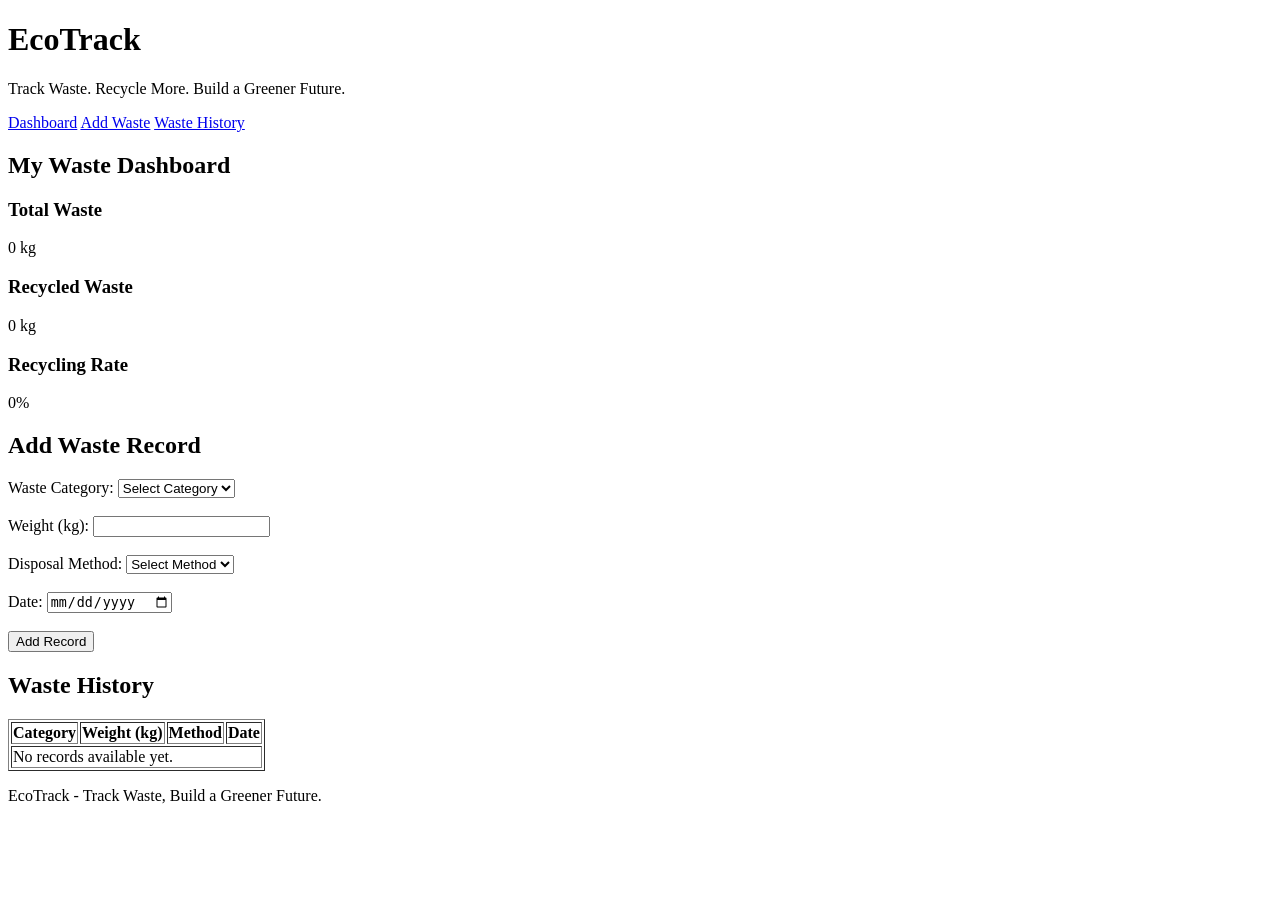
==== index.html @ 0eec6af2 "Build EcoTrack HTML5 structure" ====
<!doctype html>
<html lang="en">
  <head>
    <meta charset="UTF-8" />
    <meta name="viewport" content="width=device-width, initial-scale=1.0" />
    <title>EcoTrack | Smart Waste Management</title>
    <link rel="stylesheet" href="css/style.css" />
  </head>
  <body>
    <header>
      <h1>EcoTrack</h1>
      <p>Track Waste. Recycle More. Build a Greener Future.</p>

      <nav aria-level="Main navigation">
        <a href="#dashboard">Dashboard</a>
        <a href="#add-waste">Add Waste</a>
        <a href="#history">Waste History</a>
      </nav>
    </header>

    <main>
      <section id="dashboard">
        <h2>My Waste Dashboard</h2>

        <article>
          <h3>Total Waste</h3>
          <p id="totalwaste">0 kg</p>
        </article>

        <article>
          <h3>Recycled Waste</h3>
          <p id="recycledWaste">0 kg</p>
        </article>

        <article>
          <h3>Recycling Rate</h3>
          <p id="recyclingRate">0%</p>
        </article>
      </section>

      <section id="add-waste">
        <h2>Add Waste Record</h2>

        <form id="wasteForm">
          <label for="category">Waste Category:</label>
          <select id="category" name="category" required>
            <option value="">Select Category</option>
            <option value="Plastic">Plastic</option>
            <option value="Paper">Paper</option>
            <option value="Glass">Glass</option>
            <option value="Organic">Organic</option>
            <option value="Metal">Metal</option>
          </select>
          <br /><br />
          <label for="weight">Weight (kg):</label>
          <input
            type="number"
            id="weight"
            name="weight"
            min="0.01"
            step="0.01"
            required
          />

          <br /><br />

          <label for="method">Disposal Method:</label>
          <select id="method" name="method" required>
            <option value="">Select Method</option>
            <option value="Recycled">Recycled</option>
            <option value="Landfill">Landfill</option>
            <option value="Composted">Composted</option>
          </select>

          <br /><br />

          <label for="wasteDate">Date:</label>
          <input type="date" id="wasteDate" name="wasteDate" required />

          <br /><br />

          <button type="submit">Add Record</button>
        </form>
      </section>

      <section id="history">
        <h2>Waste History</h2>

        <table border="1">
          <thead>
            <tr>
              <th>Category</th>
              <th>Weight (kg)</th>
              <th>Method</th>
              <th>Date</th>
            </tr>
          </thead>

          <tbody id="wasteTableBody">
            <tr>
              <td colspan="4">No records available yet.</td>
            </tr>
          </tbody>
        </table>
      </section>
    </main>

    <footer>
      <p>EcoTrack - Track Waste, Build a Greener Future.</p>
    </footer>

    <script src="js/app.js"></script>
  </body>
</html>
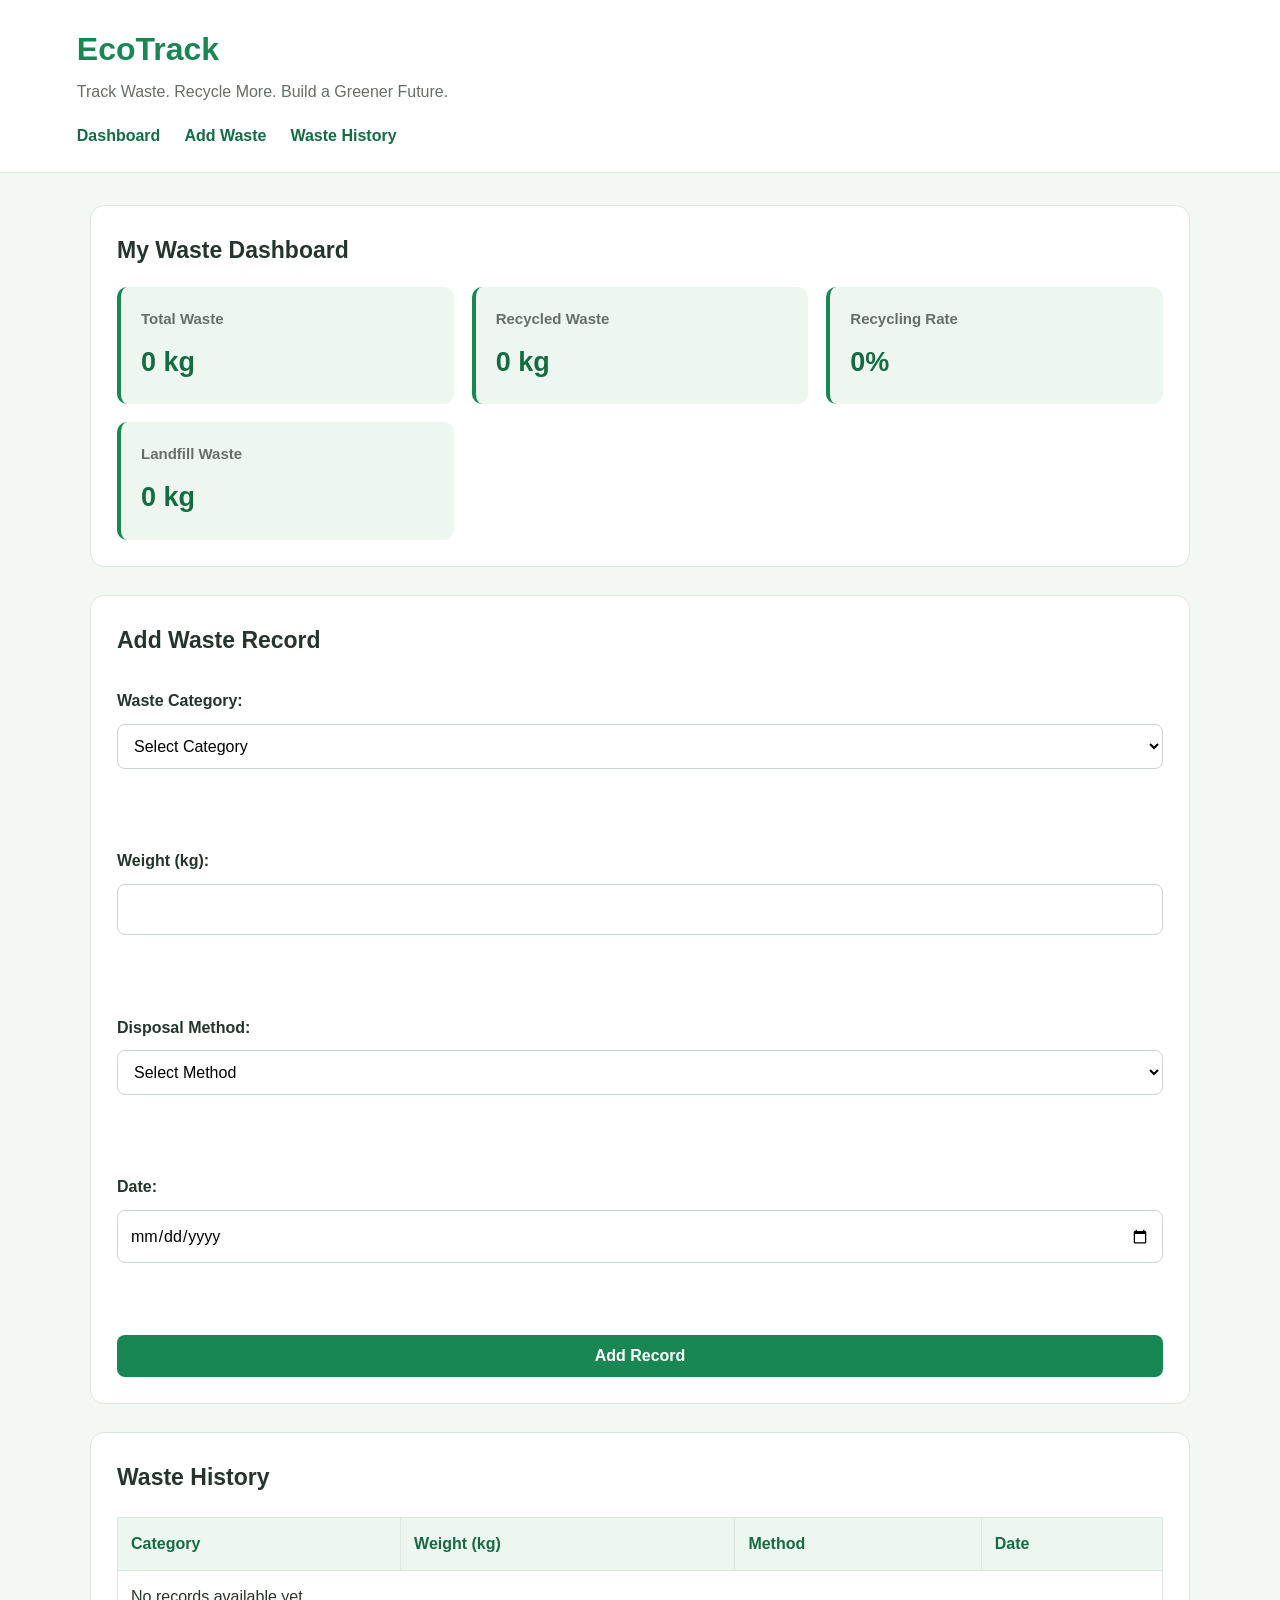
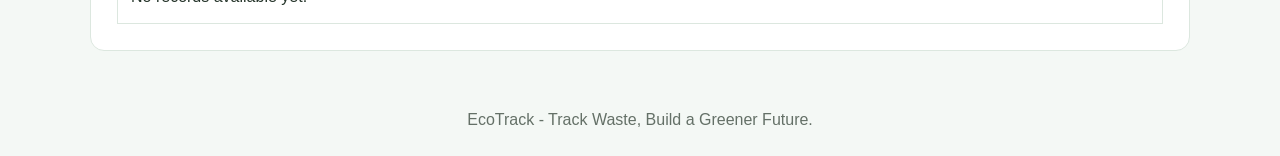
==== commit b4e212d6: "Style EcoTrack dashboard with responsive CSS" ====
--- a/index.html
+++ b/index.html
@@ -36,6 +36,11 @@
           <h3>Recycling Rate</h3>
           <p id="recyclingRate">0%</p>
         </article>
+
+        <article>
+          <h3>Landfill Waste</h3>
+          <p id="landfillWaste">0 kg</p>
+        </article>
       </section>
 
       <section id="add-waste">
@@ -50,6 +55,7 @@
             <option value="Glass">Glass</option>
             <option value="Organic">Organic</option>
             <option value="Metal">Metal</option>
+            <option value="E-Waste">E-Waste</option>
           </select>
           <br /><br />
           <label for="weight">Weight (kg):</label>
--- a/css/style.css
+++ b/css/style.css
@@ -0,0 +1,220 @@
+/* 1. Global Styles */
+* {
+    margin: 0;
+    padding: 0;
+    box-sizing: border-box;
+}
+
+:root {
+    --primary: #198754;
+    --primary-dark: #146c43;
+    --background: #f4f8f5;
+    --white: #ffffff;
+    --text: #26352b;
+    --muted: #647067;
+    --border: #dce7df;
+}
+
+body{
+
+    font-family: Arial,sans-serif;
+    background-color: var(--background);
+    color: var(--text);
+    line-height: 1.6;
+}
+
+/* 2. Header */
+header{
+    background-color: var(--white);
+    padding: 24px 6%;
+    border-bottom: 1px solid var(--border);
+}
+
+header h1{
+    color: var(--primary);
+    font-size: 32px;
+    margin-bottom: 4px;
+}
+
+header p{
+    color: var(--muted);
+}
+
+/* 3. Navigation */
+nav{
+    display: flex;
+    flex-wrap: wrap;
+    gap: 24px;
+    margin-top: 18px;
+}
+
+nav a{
+    color: var(--primary-dark);
+    text-decoration: none;
+    font-weight: bold;
+
+}
+
+nav a:hover {
+    color: var(--primary);
+    text-decoration: underline;
+}
+
+/* 4. Main Layout */
+main {
+    width: min(1100px,92%);
+    margin: 32px auto;
+}
+
+section{
+    background-color: var(--white);
+    padding: 26px;
+    margin-bottom: 28px;
+    border: 1px solid var(--border);
+    border-radius: 14px;
+    box-shadow: 0 4px 14pxrgba(30, 70, 40, 0.04);
+}
+
+section h2{
+    margin-bottom: 22px;
+    font-size: 23px;
+}
+
+/* 5. Dashboard Cards */
+#dashboard {
+    display: grid;
+    grid-template-columns: repeat(3, minmax(0, 1fr));
+    gap: 18px;
+}
+
+#dashboard h2 {
+    grid-column: 1 /-1;
+    margin-bottom: 0;
+}
+
+#dashboard article {
+    padding: 20px;
+    background-color: #edf7ef;
+    border-left: 4px solid var(--primary);
+    border-radius: 10px;
+}
+
+#dashboard article h3 {
+    font-size: 15px;
+    color: var(--muted);
+    margin-bottom: 10px;
+}
+
+#dashboard article p {
+    font-size: 27px;
+    font-weight: bold;
+    color: var(--primary-dark);
+}
+
+/* 6. Form */
+#wasteForm {
+    display: grid;
+    gap: 10px;
+}
+
+#wasteForm label {
+    font-weight: bold;
+    margin-top: 8px;
+}
+
+#wasteForm input,
+#wasteForm select {
+    width: 100%;
+    padding: 12px;
+    border: 1px solid #cbd8ce;
+    border-radius: 8px;
+    background-color: var(--white);
+    font: inherit;
+}
+
+#wasteForm input:focus,
+#wasteForm select:focus {
+    outline: 2px solid #8ac9a0;
+    border-color: var(--primary);
+}
+
+button{
+    background-color: var(--primary);
+    color: var(--white);
+    border: none;
+    padding: 12px 20px;
+    border-radius: 8px;
+    font-size: 16px;
+    font-weight: bold;
+    cursor: pointer;
+
+}
+
+button:hover {
+    background-color: var(--primary-dark);
+}
+
+/* 7. Waste History Table */
+#history {
+    overflow-x: auto;
+}
+
+table {
+    width: 100%;
+    border-collapse:collapse ;
+    background-color: var(--white);
+}
+
+th,td {
+    padding: 13px;
+    border: 1px solid var(--border);
+    text-align: left;
+}
+
+th{
+    background-color: #edf7ef;
+    color: var(--primary-dark);
+}
+
+tbody tr:hover {
+    background-color: #f5faf6;
+}
+
+/* 8. Footer */
+footer {
+    text-align: center;
+    padding: 24px;
+    color: var(--muted);
+}
+
+/* 9. Responsive Design */
+@media (max-width: 700px) {
+    header {
+        padding: 20px 5%;
+    }
+
+    header h1 {
+        font-size: 27px;
+    }
+
+    nav {
+        gap: 14px;
+    }
+
+    main {
+        width: 94%;
+        margin: 20px auto;
+    }
+
+    section {
+        padding: 18px;
+    }
+
+    #dashboard {
+        grid-template-columns: 1fr;
+    }
+
+    #dashboard h2 {
+        grid-column: auto;
+    }
+}
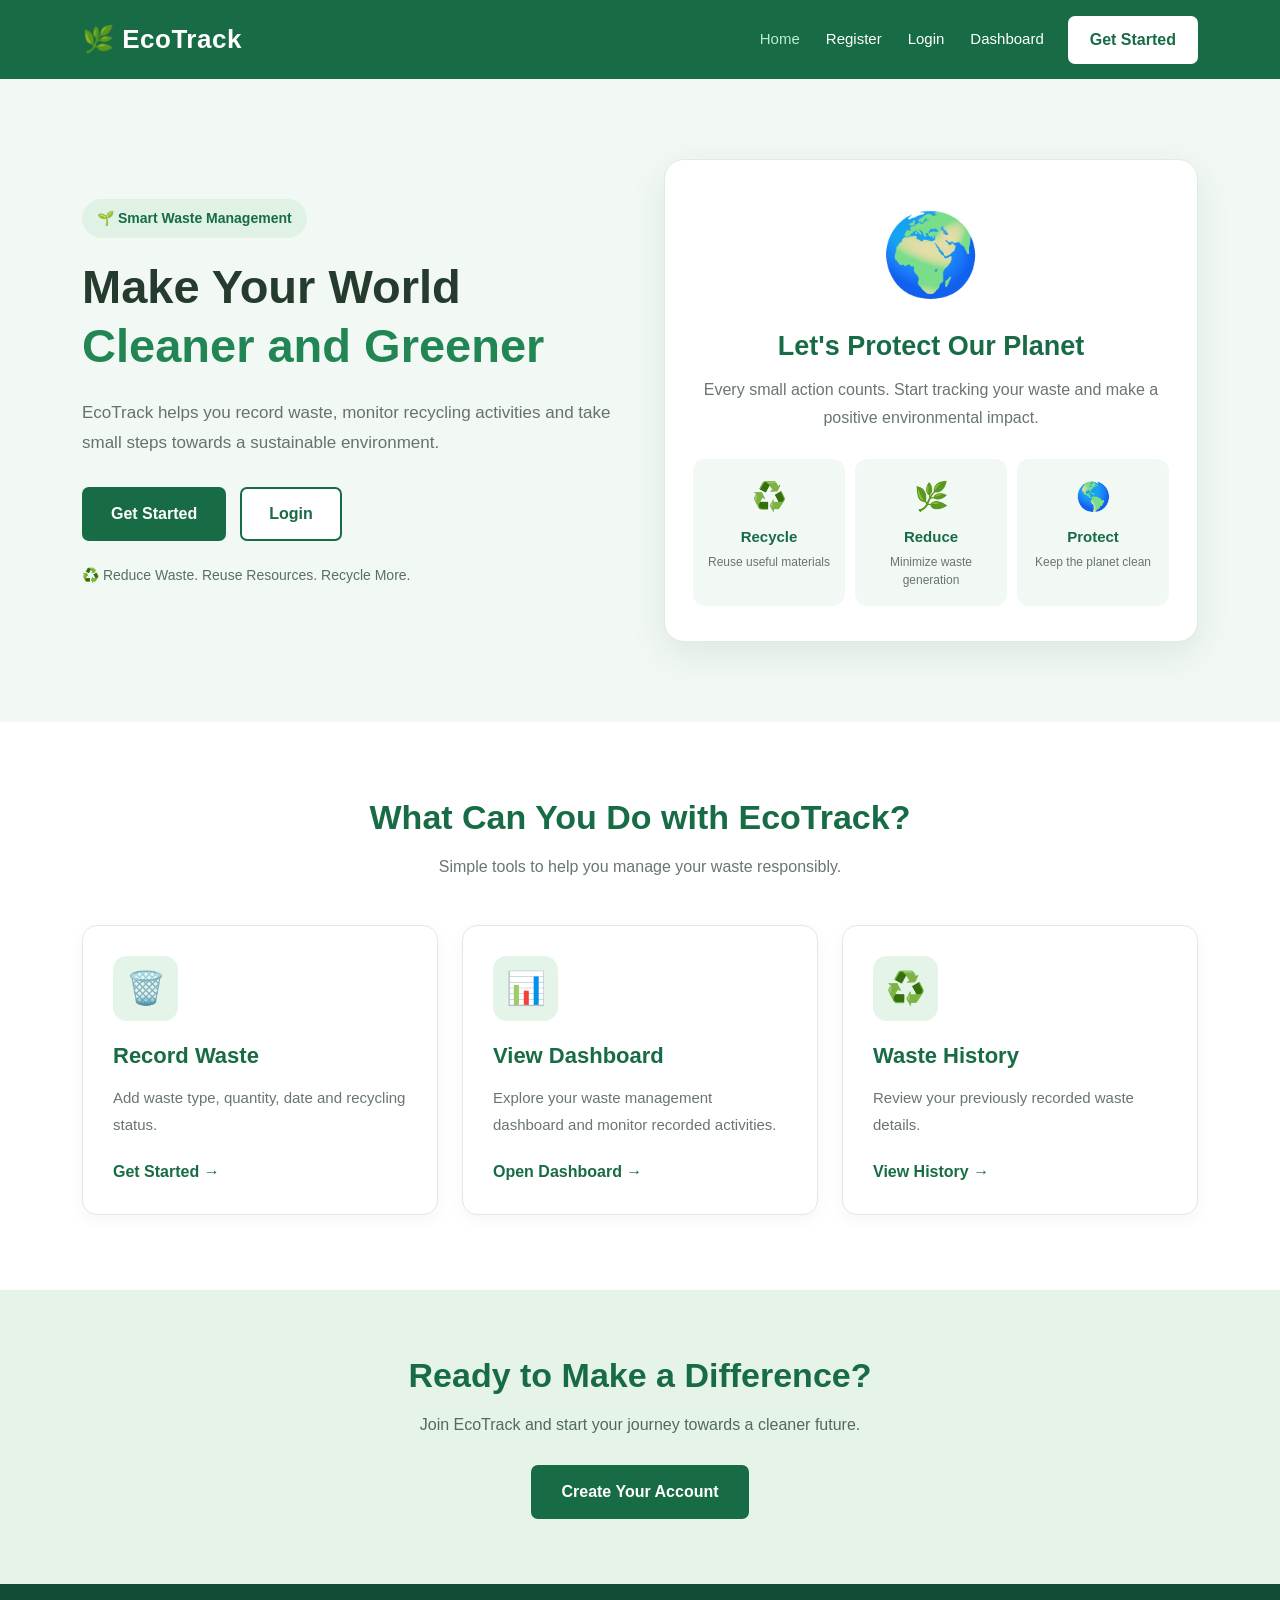
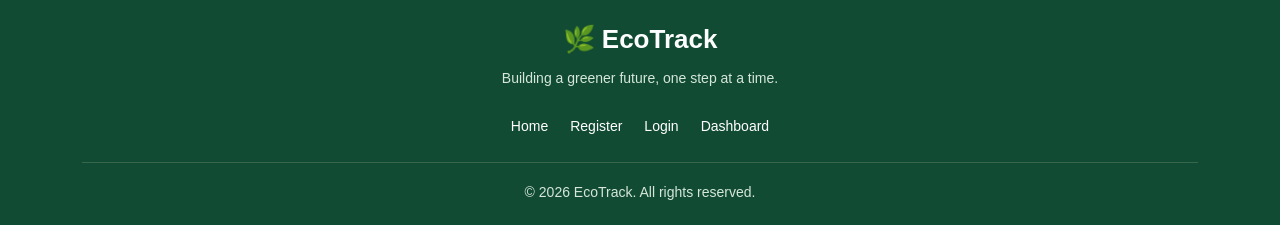
==== commit e89c3e16: "Added login page,register page,dashboard page,add waste page and waste history page" ====
--- a/index.html
+++ b/index.html
@@ -1,120 +1,304 @@
-<!doctype html>
+
+<!DOCTYPE html>
 <html lang="en">
-  <head>
-    <meta charset="UTF-8" />
-    <meta name="viewport" content="width=device-width, initial-scale=1.0" />
+
+<head>
+    <meta charset="UTF-8">
+    <meta name="viewport" content="width=device-width, initial-scale=1.0">
+
     <title>EcoTrack | Smart Waste Management</title>
-    <link rel="stylesheet" href="css/style.css" />
-  </head>
-  <body>
-    <header>
-      <h1>EcoTrack</h1>
-      <p>Track Waste. Recycle More. Build a Greener Future.</p>
-
-      <nav aria-level="Main navigation">
-        <a href="#dashboard">Dashboard</a>
-        <a href="#add-waste">Add Waste</a>
-        <a href="#history">Waste History</a>
-      </nav>
-    </header>
-
-    <main>
-      <section id="dashboard">
-        <h2>My Waste Dashboard</h2>
-
-        <article>
-          <h3>Total Waste</h3>
-          <p id="totalwaste">0 kg</p>
-        </article>
-
-        <article>
-          <h3>Recycled Waste</h3>
-          <p id="recycledWaste">0 kg</p>
-        </article>
-
-        <article>
-          <h3>Recycling Rate</h3>
-          <p id="recyclingRate">0%</p>
-        </article>
-
-        <article>
-          <h3>Landfill Waste</h3>
-          <p id="landfillWaste">0 kg</p>
-        </article>
-      </section>
-
-      <section id="add-waste">
-        <h2>Add Waste Record</h2>
-
-        <form id="wasteForm">
-          <label for="category">Waste Category:</label>
-          <select id="category" name="category" required>
-            <option value="">Select Category</option>
-            <option value="Plastic">Plastic</option>
-            <option value="Paper">Paper</option>
-            <option value="Glass">Glass</option>
-            <option value="Organic">Organic</option>
-            <option value="Metal">Metal</option>
-            <option value="E-Waste">E-Waste</option>
-          </select>
-          <br /><br />
-          <label for="weight">Weight (kg):</label>
-          <input
-            type="number"
-            id="weight"
-            name="weight"
-            min="0.01"
-            step="0.01"
-            required
-          />
-
-          <br /><br />
-
-          <label for="method">Disposal Method:</label>
-          <select id="method" name="method" required>
-            <option value="">Select Method</option>
-            <option value="Recycled">Recycled</option>
-            <option value="Landfill">Landfill</option>
-            <option value="Composted">Composted</option>
-          </select>
-
-          <br /><br />
-
-          <label for="wasteDate">Date:</label>
-          <input type="date" id="wasteDate" name="wasteDate" required />
-
-          <br /><br />
-
-          <button type="submit">Add Record</button>
-        </form>
-      </section>
-
-      <section id="history">
-        <h2>Waste History</h2>
-
-        <table border="1">
-          <thead>
-            <tr>
-              <th>Category</th>
-              <th>Weight (kg)</th>
-              <th>Method</th>
-              <th>Date</th>
-            </tr>
-          </thead>
-
-          <tbody id="wasteTableBody">
-            <tr>
-              <td colspan="4">No records available yet.</td>
-            </tr>
-          </tbody>
-        </table>
-      </section>
-    </main>
-
-    <footer>
-      <p>EcoTrack - Track Waste, Build a Greener Future.</p>
+
+    
+    <link
+        href="https://cdn.jsdelivr.net/npm/bootstrap@5.3.3/dist/css/bootstrap.min.css"
+        rel="stylesheet">
+
+    
+    <link rel="stylesheet" href="./css/style.css">
+</head>
+
+<body>
+
+    <!--  NAVBAR  -->
+    <nav class="navbar navbar-expand-lg navbar-dark eco-navbar">
+        <div class="container">
+
+            
+            <a class="navbar-brand fw-bold" href="index.html">
+                🌿 EcoTrack
+            </a>
+
+           
+            <button class="navbar-toggler"
+                    type="button"
+                    data-bs-toggle="collapse"
+                    data-bs-target="#mainNavbar"
+                    aria-controls="mainNavbar"
+                    aria-expanded="false"
+                    aria-label="Toggle navigation">
+
+                <span class="navbar-toggler-icon"></span>
+            </button>
+
+            <!-- Navigation Links -->
+            <div class="collapse navbar-collapse" id="mainNavbar">
+
+                <ul class="navbar-nav ms-auto align-items-lg-center">
+
+                    <li class="nav-item">
+                        <a class="nav-link active" href="index.html">
+                            Home
+                        </a>
+                    </li>
+
+                    <li class="nav-item">
+                        <a class="nav-link" href="register.html">
+                            Register
+                        </a>
+                    </li>
+
+                    <li class="nav-item">
+                        <a class="nav-link" href="login.html">
+                            Login
+                        </a>
+                    </li>
+
+                    <li class="nav-item">
+                        <a class="nav-link" href="dashboard.html">
+                            Dashboard
+                        </a>
+                    </li>
+
+                    <li class="nav-item ms-lg-3 mt-2 mt-lg-0">
+                        <a href="register.html"
+                           class="btn get-started-btn">
+                            Get Started
+                        </a>
+                    </li>
+
+                </ul>
+
+            </div>
+        </div>
+    </nav>
+
+
+    <!-- HERO SECTION  -->
+    <section class="hero-section">
+        <div class="container">
+
+            <div class="row align-items-center g-5">
+
+                <!-- Left Content -->
+                <div class="col-lg-6">
+
+                    <span class="hero-label">
+                        🌱 Smart Waste Management
+                    </span>
+
+                    <h1>
+                        Make Your World
+                        <span>Cleaner and Greener</span>
+                    </h1>
+
+                    <p class="hero-description">
+                        EcoTrack helps you record waste, monitor recycling
+                        activities and take small steps towards a sustainable
+                        environment.
+                    </p>
+
+                    <div class="hero-buttons">
+
+                        <a href="register.html"
+                           class="btn primary-btn">
+                            Get Started
+                        </a>
+
+                        <a href="login.html"
+                           class="btn secondary-btn">
+                            Login
+                        </a>
+
+                    </div>
+
+                    <p class="hero-note">
+                        ♻️ Reduce Waste. Reuse Resources. Recycle More.
+                    </p>
+
+                </div>
+
+                <!-- Right Content -->
+                <div class="col-lg-6">
+
+                    <div class="hero-card">
+
+                        <div class="hero-emoji">🌍</div>
+
+                        <h2>Let's Protect Our Planet</h2>
+
+                        <p>
+                            Every small action counts. Start tracking your
+                            waste and make a positive environmental impact.
+                        </p>
+
+                        <div class="impact-box">
+                            <div>
+                                <span class="impact-icon">♻️</span>
+                                <h5>Recycle</h5>
+                                <p>Reuse useful materials</p>
+                            </div>
+
+                            <div>
+                                <span class="impact-icon">🌿</span>
+                                <h5>Reduce</h5>
+                                <p>Minimize waste generation</p>
+                            </div>
+
+                            <div>
+                                <span class="impact-icon">🌎</span>
+                                <h5>Protect</h5>
+                                <p>Keep the planet clean</p>
+                            </div>
+                        </div>
+
+                    </div>
+
+                </div>
+
+            </div>
+        </div>
+    </section>
+
+
+    <!--  FEATURES SECTION  -->
+    <section class="features-section">
+        <div class="container">
+
+            <div class="section-heading">
+                <h2>What Can You Do with EcoTrack?</h2>
+
+                <p>
+                    Simple tools to help you manage your waste responsibly.
+                </p>
+            </div>
+
+            <div class="row g-4">
+
+                <!-- Feature 1 -->
+                <div class="col-md-6 col-lg-4">
+                    <div class="feature-card">
+
+                        <div class="feature-icon">🗑️</div>
+
+                        <h3>Record Waste</h3>
+
+                        <p>
+                            Add waste type, quantity, date and recycling status.
+                        </p>
+
+                        <a href="login.html" class="feature-link">
+                            Get Started →
+                        </a>
+
+                    </div>
+                </div>
+
+                <!-- Feature 2 -->
+                <div class="col-md-6 col-lg-4">
+                    <div class="feature-card">
+
+                        <div class="feature-icon">📊</div>
+
+                        <h3>View Dashboard</h3>
+
+                        <p>
+                            Explore your waste management dashboard and
+                            monitor recorded activities.
+                        </p>
+
+                        <a href="dashboard.html" class="feature-link">
+                            Open Dashboard →
+                        </a>
+
+                    </div>
+                </div>
+
+                <!-- Feature 3 -->
+                <div class="col-md-6 col-lg-4">
+                    <div class="feature-card">
+
+                        <div class="feature-icon">♻️</div>
+
+                        <h3>Waste History</h3>
+
+                        <p>
+                            Review your previously recorded waste details.
+                        </p>
+
+                        <a href="waste-history.html" class="feature-link">
+                            View History →
+                        </a>
+
+                    </div>
+                </div>
+
+            </div>
+        </div>
+    </section>
+
+
+    <!-- CALL TO ACTION  -->
+    <section class="cta-section">
+        <div class="container text-center">
+
+            <h2>Ready to Make a Difference?</h2>
+
+            <p>
+                Join EcoTrack and start your journey towards a cleaner future.
+            </p>
+
+            <a href="register.html" class="btn cta-btn">
+                Create Your Account
+            </a>
+
+        </div>
+    </section>
+
+
+    <!-- ================= FOOTER ================= -->
+    <footer class="eco-footer">
+        <div class="container text-center">
+
+            <h4>🌿 EcoTrack</h4>
+
+            <p>
+                Building a greener future, one step at a time.
+            </p>
+
+            <div class="footer-links">
+
+                <a href="index.html">Home</a>
+
+                <a href="register.html">Register</a>
+
+                <a href="login.html">Login</a>
+
+                <a href="dashboard.html">Dashboard</a>
+
+            </div>
+
+            <p class="copyright">
+                © 2026 EcoTrack. All rights reserved.
+            </p>
+
+        </div>
     </footer>
 
-    <script src="js/app.js"></script>
-  </body>
+
+    
+    <script
+        src="https://cdn.jsdelivr.net/npm/bootstrap@5.3.3/dist/js/bootstrap.bundle.min.js">
+    </script>
+
+</body>
 </html>
--- a/css/style.css
+++ b/css/style.css
@@ -1,220 +1,763 @@
-/* 1. Global Styles */
+
+/*  GENERAL STYLING */
+
 * {
+    box-sizing: border-box;
+}
+
+html {
+    scroll-behavior: smooth;
+}
+
+body {
     margin: 0;
     padding: 0;
-    box-sizing: border-box;
-}
-
-:root {
-    --primary: #198754;
-    --primary-dark: #146c43;
-    --background: #f4f8f5;
-    --white: #ffffff;
-    --text: #26352b;
-    --muted: #647067;
-    --border: #dce7df;
-}
-
-body{
-
-    font-family: Arial,sans-serif;
-    background-color: var(--background);
-    color: var(--text);
-    line-height: 1.6;
-}
-
-/* 2. Header */
-header{
-    background-color: var(--white);
-    padding: 24px 6%;
-    border-bottom: 1px solid var(--border);
-}
-
-header h1{
-    color: var(--primary);
-    font-size: 32px;
-    margin-bottom: 4px;
-}
-
-header p{
-    color: var(--muted);
-}
-
-/* 3. Navigation */
-nav{
+    font-family: Arial, Helvetica, sans-serif;
+    color: #26382d;
+    background-color: #ffffff;
+}
+
+a {
+    text-decoration: none;
+}
+
+
+/*  NAVBAR */
+
+.eco-navbar {
+    background-color: #176b45;
+    padding: 15px 0;
+}
+
+.eco-navbar .navbar-brand {
+    font-size: 26px;
+    color: #ffffff;
+    letter-spacing: 0.5px;
+}
+
+.eco-navbar .navbar-brand:hover {
+    color: #d9f5e2;
+}
+
+.eco-navbar .nav-link {
+    color: #ffffff;
+    font-size: 15px;
+    margin-left: 10px;
+    padding: 9px 12px;
+    transition: color 0.3s;
+}
+
+.eco-navbar .nav-link:hover,
+.eco-navbar .nav-link.active {
+    color: #b8f0cb;
+}
+
+.get-started-btn {
+    background-color: #ffffff;
+    color: #176b45;
+    padding: 10px 20px;
+    border-radius: 7px;
+    font-weight: bold;
+    border: 2px solid #ffffff;
+    transition: background-color 0.3s;
+}
+
+.get-started-btn:hover {
+    background-color: #dff5e6;
+    color: #125437;
+}
+
+
+/*  HERO SECTION */
+
+.hero-section {
+    padding: 80px 0;
+    background-color: #f2f8f3;
+}
+
+.hero-label {
+    display: inline-block;
+    padding: 9px 15px;
+    border-radius: 25px;
+    background-color: #dff2e5;
+    color: #176b45;
+    font-size: 14px;
+    font-weight: bold;
+    margin-bottom: 20px;
+}
+
+.hero-section h1 {
+    color: #243b2d;
+    font-size: 47px;
+    font-weight: bold;
+    line-height: 1.25;
+    margin-bottom: 22px;
+}
+
+.hero-section h1 span {
+    display: block;
+    color: #218653;
+}
+
+.hero-description {
+    color: #64746a;
+    font-size: 17px;
+    line-height: 1.8;
+    max-width: 540px;
+    margin-bottom: 28px;
+}
+
+
+/* Hero Buttons */
+
+.hero-buttons {
     display: flex;
     flex-wrap: wrap;
-    gap: 24px;
-    margin-top: 18px;
-}
-
-nav a{
-    color: var(--primary-dark);
-    text-decoration: none;
-    font-weight: bold;
-
-}
-
-nav a:hover {
-    color: var(--primary);
-    text-decoration: underline;
-}
-
-/* 4. Main Layout */
-main {
-    width: min(1100px,92%);
-    margin: 32px auto;
-}
-
-section{
-    background-color: var(--white);
-    padding: 26px;
+    gap: 14px;
+    margin-bottom: 24px;
+}
+
+.primary-btn {
+    background-color: #176b45;
+    color: #ffffff;
+    padding: 13px 27px;
+    border-radius: 7px;
+    font-weight: bold;
+    border: 2px solid #176b45;
+    transition: background-color 0.3s;
+}
+
+.primary-btn:hover {
+    background-color: #105536;
+    color: #ffffff;
+    border-color: #105536;
+}
+
+.secondary-btn {
+    background-color: #ffffff;
+    color: #176b45;
+    padding: 13px 27px;
+    border-radius: 7px;
+    font-weight: bold;
+    border: 2px solid #176b45;
+    transition: background-color 0.3s;
+}
+
+.secondary-btn:hover {
+    background-color: #176b45;
+    color: #ffffff;
+}
+
+.hero-note {
+    color: #58705f;
+    font-size: 14px;
+    margin-top: 20px;
+}
+
+
+/*  4. HERO RIGHT CARD */
+
+.hero-card {
+    background-color: #ffffff;
+    padding: 35px 28px;
+    border-radius: 20px;
+    text-align: center;
+    border: 1px solid #e0ebe2;
+    box-shadow: 0 12px 35px rgba(23, 107, 69, 0.10);
+}
+
+.hero-emoji {
+    font-size: 80px;
+    margin-bottom: 15px;
+}
+
+.hero-card h2 {
+    color: #176b45;
+    font-size: 27px;
+    font-weight: bold;
+    margin-bottom: 14px;
+}
+
+.hero-card > p {
+    color: #68766d;
+    line-height: 1.7;
     margin-bottom: 28px;
-    border: 1px solid var(--border);
-    border-radius: 14px;
-    box-shadow: 0 4px 14pxrgba(30, 70, 40, 0.04);
-}
-
-section h2{
-    margin-bottom: 22px;
-    font-size: 23px;
-}
-
-/* 5. Dashboard Cards */
-#dashboard {
+}
+
+
+/* Impact Boxes */
+
+.impact-box {
     display: grid;
     grid-template-columns: repeat(3, minmax(0, 1fr));
-    gap: 18px;
-}
-
-#dashboard h2 {
-    grid-column: 1 /-1;
+    gap: 10px;
+    margin-top: 20px;
+}
+
+.impact-box > div {
+    background-color: #f2f8f3;
+    border-radius: 12px;
+    padding: 17px 8px;
+}
+
+.impact-icon {
+    font-size: 28px;
+}
+
+.impact-box h5 {
+    color: #176b45;
+    font-size: 15px;
+    font-weight: bold;
+    margin-top: 10px;
+    margin-bottom: 7px;
+}
+
+.impact-box p {
+    color: #68766d;
+    font-size: 12px;
+    line-height: 1.5;
     margin-bottom: 0;
 }
 
-#dashboard article {
-    padding: 20px;
-    background-color: #edf7ef;
-    border-left: 4px solid var(--primary);
-    border-radius: 10px;
-}
-
-#dashboard article h3 {
+
+/* =====================================
+   5. FEATURES SECTION
+===================================== */
+
+.features-section {
+    padding: 75px 0;
+    background-color: #ffffff;
+}
+
+.section-heading {
+    text-align: center;
+    margin-bottom: 45px;
+}
+
+.section-heading h2 {
+    color: #176b45;
+    font-size: 34px;
+    font-weight: bold;
+    margin-bottom: 15px;
+}
+
+.section-heading p {
+    color: #68766d;
+    font-size: 16px;
+    line-height: 1.7;
+}
+
+
+/* Feature Cards */
+
+.feature-card {
+    height: 100%;
+    background-color: #ffffff;
+    padding: 30px;
+    border-radius: 15px;
+    border: 1px solid #e0e9e2;
+    box-shadow: 0 5px 18px rgba(0, 0, 0, 0.04);
+    transition: transform 0.3s, box-shadow 0.3s;
+}
+
+.feature-card:hover {
+    transform: translateY(-6px);
+    box-shadow: 0 12px 25px rgba(23, 107, 69, 0.10);
+}
+
+.feature-icon {
+    width: 65px;
+    height: 65px;
+    display: flex;
+    align-items: center;
+    justify-content: center;
+    background-color: #e4f4e8;
+    border-radius: 14px;
+    font-size: 32px;
+    margin-bottom: 22px;
+}
+
+.feature-card h3 {
+    color: #176b45;
+    font-size: 22px;
+    font-weight: bold;
+    margin-bottom: 15px;
+}
+
+.feature-card p {
+    color: #68766d;
     font-size: 15px;
-    color: var(--muted);
+    line-height: 1.8;
+    margin-bottom: 22px;
+}
+
+.feature-link {
+    display: inline-block;
+    color: #176b45;
+    font-weight: bold;
+}
+
+.feature-link:hover {
+    color: #0d4b2e;
+    text-decoration: underline;
+}
+
+
+/* 
+    CALL TO ACTION SECTION
+ */
+
+.cta-section {
+    padding: 65px 0;
+    background-color: #e5f3e8;
+}
+
+.cta-section h2 {
+    color: #176b45;
+    font-size: 34px;
+    font-weight: bold;
+    margin-bottom: 15px;
+}
+
+.cta-section p {
+    color: #536a5b;
+    font-size: 16px;
+    line-height: 1.8;
+    margin-bottom: 25px;
+}
+
+.cta-btn {
+    background-color: #176b45;
+    color: #ffffff;
+    padding: 13px 28px;
+    border-radius: 7px;
+    font-weight: bold;
+    border: 2px solid #176b45;
+}
+
+.cta-btn:hover {
+    background-color: #105536;
+    color: #ffffff;
+}
+
+
+/* 
+   7 FOOTER */
+
+.eco-footer {
+    background-color: #124b33;
+    color: #ffffff;
+    padding: 40px 0 20px;
+}
+
+.eco-footer h4 {
+    font-size: 26px;
+    font-weight: bold;
+    margin-bottom: 12px;
+}
+
+.eco-footer > .container > p {
+    color: #d4e7da;
+    font-size: 14px;
+    line-height: 1.7;
+}
+
+.footer-links {
+    display: flex;
+    justify-content: center;
+    flex-wrap: wrap;
+    gap: 22px;
+    margin: 25px 0;
+}
+
+.footer-links a {
+    color: #ffffff;
+    font-size: 14px;
+    transition: color 0.3s;
+}
+
+.footer-links a:hover {
+    color: #b8f0cb;
+}
+
+.eco-footer .copyright {
+    border-top: 1px solid #37664d;
+    padding-top: 18px;
+    margin-top: 20px;
+    margin-bottom: 0;
+    font-size: 13px;
+}
+
+
+/* TABLET RESPONSIVE DESIGN */
+
+@media (max-width: 991px) {
+
+    .hero-section {
+        padding: 60px 0;
+    }
+
+    .hero-section h1 {
+        font-size: 38px;
+    }
+
+    .hero-card {
+        padding: 28px 20px;
+    }
+
+    .section-heading h2 {
+        font-size: 30px;
+    }
+
+    .eco-navbar .nav-link {
+        margin-left: 0;
+    }
+
+}
+
+
+/*  MOBILE RESPONSIVE DESIGN
+ */
+
+@media (max-width: 576px) {
+
+    .eco-navbar {
+        padding: 12px 0;
+    }
+
+    .eco-navbar .navbar-brand {
+        font-size: 23px;
+    }
+
+    .hero-section {
+        padding: 45px 0;
+    }
+
+    .hero-section h1 {
+        font-size: 32px;
+        line-height: 1.35;
+    }
+
+    .hero-description {
+        font-size: 15px;
+    }
+
+    .hero-buttons {
+        flex-direction: column;
+    }
+
+    .hero-buttons .btn {
+        width: 100%;
+        text-align: center;
+    }
+
+    .hero-card {
+        padding: 25px 15px;
+    }
+
+    .hero-emoji {
+        font-size: 65px;
+    }
+
+    .hero-card h2 {
+        font-size: 23px;
+    }
+
+    .impact-box {
+        gap: 7px;
+    }
+
+    .impact-box > div {
+        padding: 14px 5px;
+    }
+
+    .impact-box h5 {
+        font-size: 13px;
+    }
+
+    .impact-box p {
+        font-size: 11px;
+    }
+
+    .features-section {
+        padding: 50px 0;
+    }
+
+    .section-heading {
+        margin-bottom: 30px;
+    }
+
+    .section-heading h2 {
+        font-size: 27px;
+    }
+
+    .section-heading p {
+        font-size: 14px;
+    }
+
+    .feature-card {
+        padding: 24px;
+    }
+
+    .cta-section {
+        padding: 45px 0;
+    }
+
+    .cta-section h2 {
+        font-size: 27px;
+    }
+
+    .cta-section p {
+        font-size: 14px;
+    }
+
+    .eco-footer {
+        padding: 32px 0 18px;
+    }
+
+    .footer-links {
+        gap: 15px;
+    }
+
+}
+
+
+
+/* Registration Page */
+
+.register-container {
+    background-color: #eef7f0;
+    min-height: 90vh;
+    padding: 50px 15px;
+}
+
+.register-box {
+    background-color: white;
+    width: 100%;
+    max-width: 500px;
+    margin: auto;
+    padding: 35px;
+    border-radius: 15px;
+    border: 1px solid #d5e8d9;
+    box-shadow: 0 4px 15px #cbdccc;
+}
+
+.register-box h2 {
+    color: #198754;
+    text-align: center;
+    font-weight: bold;
+}
+
+.subtitle {
+    text-align: center;
+    color: #777777;
+    margin-bottom: 25px;
+}
+
+.register-box label {
+    display: block;
+    font-weight: 600;
+    margin-top: 12px;
+    margin-bottom: 6px;
+}
+
+.register-box input.form-control {
+    padding: 11px;
+    border: 1px solid #cccccc;
+    border-radius: 7px;
+}
+
+.register-box input.form-control:focus {
+    border-color: #198754;
+    outline: none;
+    box-shadow: 0 0 5px #a5d6b5;
+}
+
+.terms {
+    display: flex;
+    align-items: center;
+    gap: 8px;
+    margin-top: 15px;
+}
+
+.terms input {
+    width: 16px;
+    height: 16px;
+}
+
+.terms label {
+    margin: 0;
+    font-weight: normal;
+}
+
+.error {
+    color: red;
+    font-size: 13px;
+    margin-top: 4px;
+    margin-bottom: 0;
+}
+
+.success {
+    color: #198754;
+    text-align: center;
+    font-weight: bold;
+    margin-top: 15px;
+}
+
+.register-btn {
+    width: 100%;
+    margin-top: 20px;
+    padding: 12px;
+    font-weight: bold;
+}
+
+.login-link {
+    text-align: center;
+    margin-top: 20px;
+}
+
+.login-link a {
+    color: #198754;
+    font-weight: bold;
+    text-decoration: none;
+}
+
+.login-link a:hover {
+    text-decoration: underline;
+}
+
+footer {
+    background-color: #212529;
+    color: white;
+    text-align: center;
+    padding: 18px;
+}
+
+/* Mobile Responsive Design */
+
+@media screen and (max-width: 576px) {
+
+    .register-box {
+        padding: 22px;
+    }
+
+    .register-container {
+        padding: 30px 12px;
+    }
+
+}
+
+
+
+
+/* Login Page */
+
+
+
+html {
+    min-height: 100%;
+}
+
+body {
+    min-height: 100vh;
+    margin: 0;
+    display: flex;
+    flex-direction: column;
+    background-color: #f1f8f4;
+}
+
+
+/* Navbar */
+
+.navbar {
+    flex-shrink: 0;
+}
+
+
+/* Login Section */
+
+.login-section {
+    flex: 1;
+    display: flex;
+    align-items: center;
+    padding: 40px 0;
+}
+
+
+/* Login Card */
+
+.login-card {
+    background-color: white;
+    padding: 35px;
+    border: 1px solid #d5e8da;
+    border-radius: 12px;
+    box-shadow: 0 4px 15px rgba(0, 0, 0, 0.1);
+}
+
+.login-card h2 {
+    font-weight: bold;
     margin-bottom: 10px;
 }
 
-#dashboard article p {
-    font-size: 27px;
-    font-weight: bold;
-    color: var(--primary-dark);
-}
-
-/* 6. Form */
-#wasteForm {
-    display: grid;
-    gap: 10px;
-}
-
-#wasteForm label {
-    font-weight: bold;
-    margin-top: 8px;
-}
-
-#wasteForm input,
-#wasteForm select {
+
+/* Input Fields */
+
+.form-control {
+    padding: 11px;
+}
+
+.form-control:focus {
+    border-color: #198754;
+    box-shadow: 0 0 5px rgba(25, 135, 84, 0.3);
+}
+
+
+/* Links */
+
+.login-card a {
+    color: #198754;
+    text-decoration: none;
+}
+
+.login-card a:hover {
+    text-decoration: underline;
+}
+
+
+/* Login Button */
+
+.btn-success {
+    padding: 11px;
+    font-weight: bold;
+}
+
+
+/* Validation Message */
+
+#message {
+    font-size: 14px;
+}
+
+
+/* Footer */
+
+footer {
     width: 100%;
-    padding: 12px;
-    border: 1px solid #cbd8ce;
-    border-radius: 8px;
-    background-color: var(--white);
-    font: inherit;
-}
-
-#wasteForm input:focus,
-#wasteForm select:focus {
-    outline: 2px solid #8ac9a0;
-    border-color: var(--primary);
-}
-
-button{
-    background-color: var(--primary);
-    color: var(--white);
-    border: none;
-    padding: 12px 20px;
-    border-radius: 8px;
-    font-size: 16px;
-    font-weight: bold;
-    cursor: pointer;
-
-}
-
-button:hover {
-    background-color: var(--primary-dark);
-}
-
-/* 7. Waste History Table */
-#history {
-    overflow-x: auto;
-}
-
-table {
-    width: 100%;
-    border-collapse:collapse ;
-    background-color: var(--white);
-}
-
-th,td {
-    padding: 13px;
-    border: 1px solid var(--border);
-    text-align: left;
-}
-
-th{
-    background-color: #edf7ef;
-    color: var(--primary-dark);
-}
-
-tbody tr:hover {
-    background-color: #f5faf6;
-}
-
-/* 8. Footer */
-footer {
-    text-align: center;
-    padding: 24px;
-    color: var(--muted);
-}
-
-/* 9. Responsive Design */
-@media (max-width: 700px) {
-    header {
-        padding: 20px 5%;
-    }
-
-    header h1 {
-        font-size: 27px;
-    }
-
-    nav {
-        gap: 14px;
-    }
-
-    main {
-        width: 94%;
-        margin: 20px auto;
-    }
-
-    section {
-        padding: 18px;
-    }
-
-    #dashboard {
-        grid-template-columns: 1fr;
-    }
-
-    #dashboard h2 {
-        grid-column: auto;
-    }
-}+    margin-top: auto;
+    flex-shrink: 0;
+    font-size: 14px;
+}
+
+
+/* Mobile Responsive */
+
+@media (max-width: 576px) {
+
+    .login-card {
+        padding: 22px;
+    }
+
+}
+
+
+
